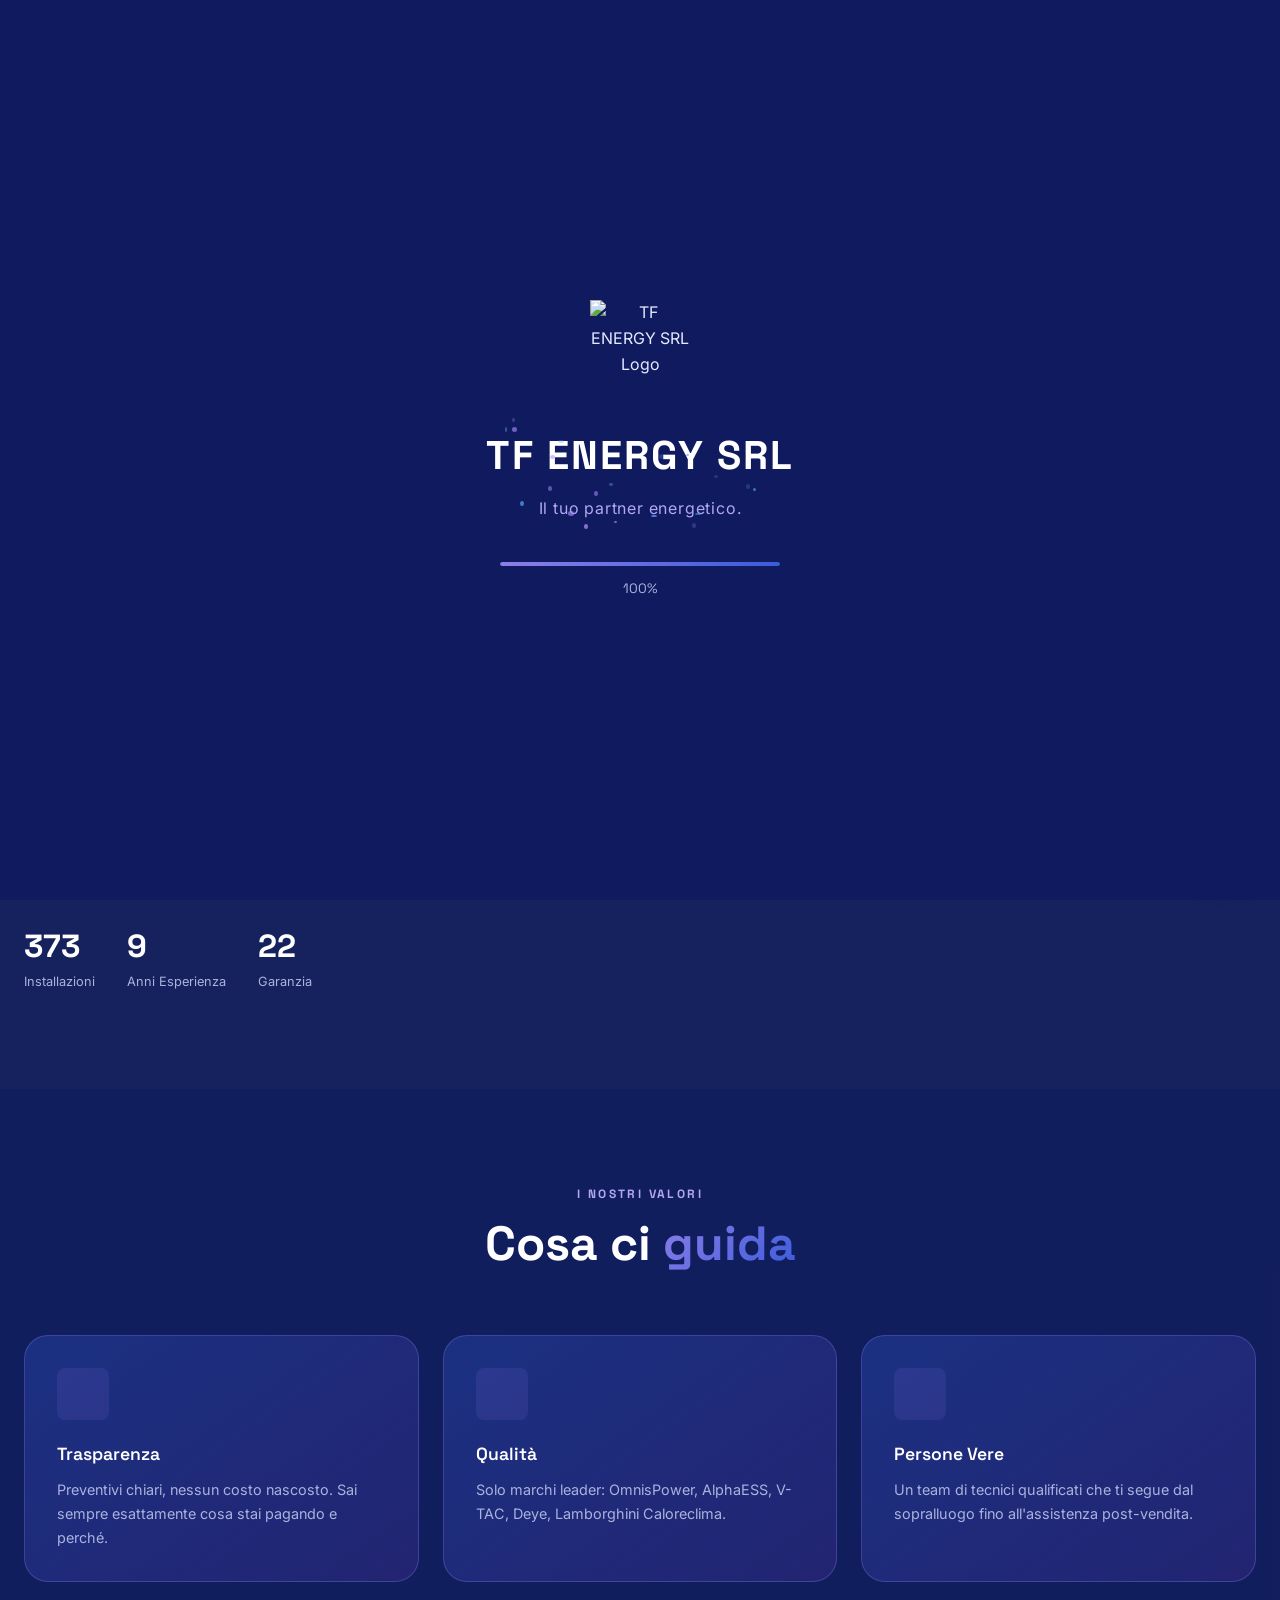
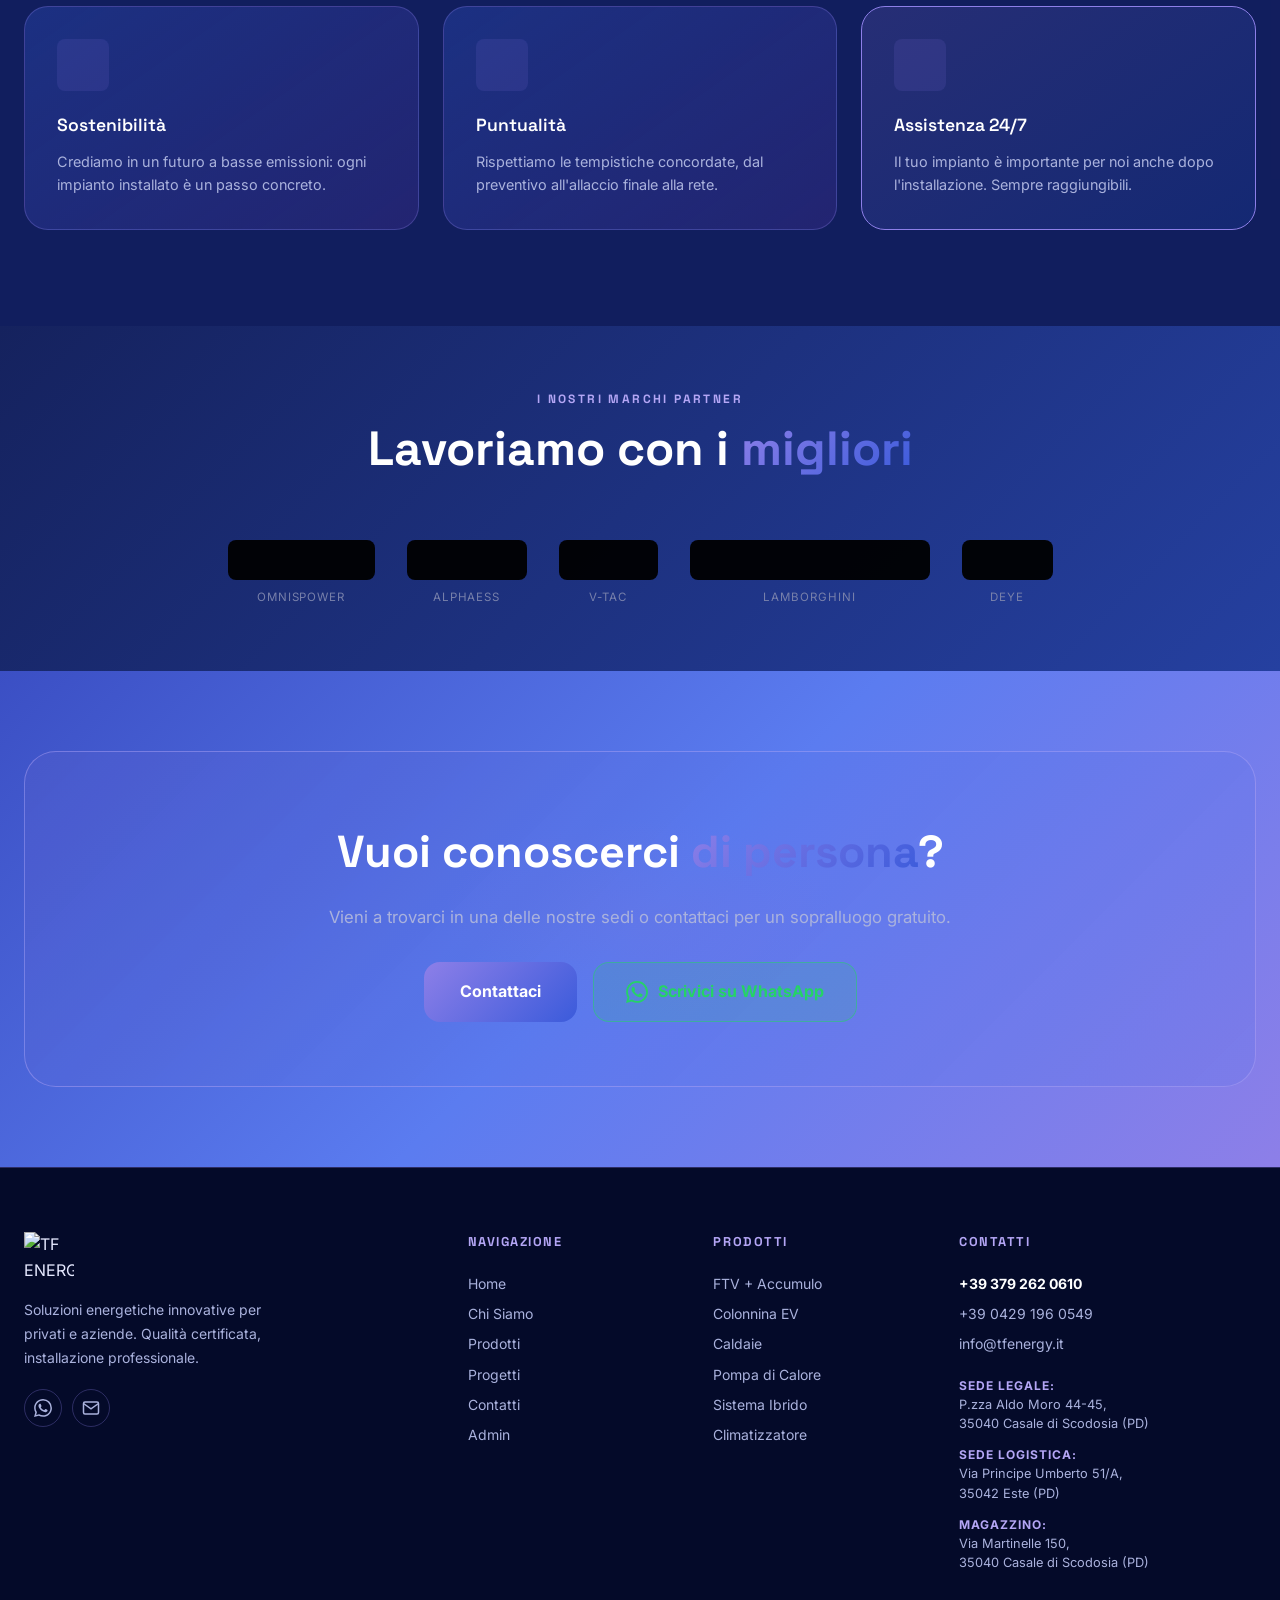
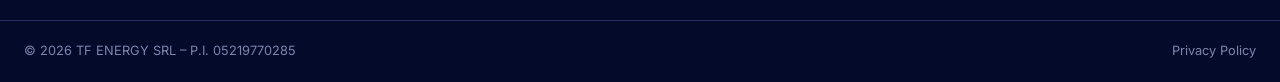
==== about.html @ 6ce2ef59 "Upload website files" ====
<!DOCTYPE html>
<html lang="it">
<head>
<meta charset="UTF-8"/>
<meta name="viewport" content="width=device-width,initial-scale=1"/>
<title>Chi Siamo – TF ENERGY SRL</title>
<meta name="description" content="TF ENERGY SRL: il tuo partner per l'energia rinnovabile in Veneto. Scopri la nostra storia, i nostri valori e il nostro team."/>
<link rel="preconnect" href="https://fonts.googleapis.com"/>
<link rel="preconnect" href="https://fonts.gstatic.com" crossorigin/>
<link href="https://fonts.googleapis.com/css2?family=Inter:wght@300;400;500;600;700;800;900&family=Space+Grotesk:wght@400;500;600;700&display=swap" rel="stylesheet"/>
<link rel="stylesheet" href="style.css"/>
<script src="https://unpkg.com/lucide@latest/dist/umd/lucide.min.js"></script>
</head>
<body>

<div id="launch-overlay">
  <div class="launch-inner">
    <div class="launch-logo-wrap"><img src="https://tfenergy.it/wp-content/uploads/2022/09/Logo_web_TF-APP-copy.png" alt="TF ENERGY SRL Logo" class="launch-logo"/></div>
    <div class="launch-brand">TF ENERGY SRL</div>
    <div class="launch-tagline" id="launch-tagline">Energia. Innovazione. Futuro.</div>
    <div class="launch-progress-bar"><div class="launch-progress-fill" id="launch-fill"></div></div>
    <div class="launch-percent" id="launch-percent">0%</div>
    <div class="launch-particles" id="launch-particles"></div>
  </div>
</div>

<header id="navbar">
  <nav class="nav-container">
    <a href="index.html" class="nav-logo">
      <img src="https://tfenergy.it/wp-content/uploads/2022/09/Logo_web_TF-APP-copy.png" alt="TF ENERGY SRL" class="nav-logo-img"/>
      <span class="nav-logo-text">TF ENERGY SRL</span>
    </a>
    <div class="nav-links" id="nav-links">
      <a href="index.html" class="nav-link" data-it="Home" data-en="Home">Home</a>
      <a href="about.html" class="nav-link active" data-it="Chi Siamo" data-en="About Us">Chi Siamo</a>
      <div class="nav-dropdown">
        <a class="nav-link dropdown-trigger" data-it="Prodotti" data-en="Products">Prodotti <span class="caret">▾</span></a>
        <div class="dropdown-menu">
          <a href="products.html#fotovoltaico" data-it="FTV + Accumulatore" data-en="Solar + Storage">FTV + Accumulatore</a>
          <a href="products.html#colonnina" data-it="Colonnina di Ricarica" data-en="EV Charger">Colonnina di Ricarica</a>
          <a href="products.html#caldaie" data-it="Caldaie Murali" data-en="Wall Boilers">Caldaie Murali</a>
          <a href="products.html#pompa" data-it="Pompa di Calore ACS" data-en="Heat Pump ACS">Pompa di Calore ACS</a>
          <a href="products.html#ibrido" data-it="Sistema Ibrido" data-en="Hybrid System">Sistema Ibrido</a>
          <a href="products.html#climatizzatore" data-it="Climatizzatore" data-en="Air Conditioning">Climatizzatore</a>
        </div>
      </div>
      <a href="projects.html" class="nav-link" data-it="Progetti" data-en="Projects">Progetti</a>
      <a href="contact.html" class="nav-link" data-it="Contatti" data-en="Contact">Contatti</a>
    </div>
    <div class="nav-actions">
      <button class="lang-toggle" id="lang-toggle"><span class="lang-it active">IT</span><span class="lang-sep">|</span><span class="lang-en">EN</span></button>
      <a href="contact.html" class="btn-cta-nav" data-it="Preventivo" data-en="Get Quote">Preventivo</a>
      <button class="hamburger" id="hamburger"><span></span><span></span><span></span></button>
    </div>
  </nav>
</header>

<section class="page-hero" style="background-image:linear-gradient(135deg,rgba(28,33,80,0.82),rgba(59,79,196,0.72)),url('assets/about-bg.png');background-size:cover;background-position:center;">
  <div class="container page-hero-content">
    <div class="hero-badge" data-it="🏆 Dal 2014 al fianco dei nostri clienti" data-en="🏆 By our customers' side since 2014">🏆 Dal 2014 al fianco dei nostri clienti</div>
    <h1 style="color:#fff" data-it="Chi è TF ENERGY SRL" data-en="Who is TF ENERGY SRL">Chi è TF ENERGY SRL</h1>
    <p style="color:#e6e9ff" data-it="Esperti di energia rinnovabile in Veneto: fotovoltaico, accumulo, climatizzazione e mobilità elettrica per privati e aziende." data-en="Renewable energy experts in Veneto: solar, storage, climate control and electric mobility for homes and businesses.">Esperti di energia rinnovabile in Veneto: fotovoltaico, accumulo, climatizzazione e mobilità elettrica per privati e aziende.</p>
  </div>
</section>

<!-- STORY -->
<section class="section">
  <div class="container">
    <div style="display:grid;grid-template-columns:1fr 1fr;gap:64px;align-items:center">
      <div class="reveal-left">
        <div class="section-eyebrow" data-it="LA NOSTRA STORIA" data-en="OUR STORY">LA NOSTRA STORIA</div>
        <h2 class="section-title" data-it="Energia pulita, <span class='accent'>passione vera</span>" data-en="Clean energy, <span class='accent'>real passion</span>">Energia pulita, <span class="accent">passione vera</span></h2>
        <p style="color:var(--text-secondary);line-height:1.8;margin-bottom:20px" data-it="TF ENERGY SRL nasce in provincia di Padova con una missione chiara: rendere l'energia rinnovabile accessibile, affidabile e su misura per ogni cliente. Dalla prima installazione fotovoltaica abbiamo costruito un'azienda fondata su trasparenza, qualità dei materiali e assistenza reale." data-en="TF ENERGY SRL was founded in the Padua area with a clear mission: make renewable energy accessible, reliable and tailored to every customer. From our first solar installation, we've built a company founded on transparency, quality materials and real support.">TF ENERGY SRL nasce in provincia di Padova con una missione chiara: rendere l'energia rinnovabile accessibile, affidabile e su misura per ogni cliente. Dalla prima installazione fotovoltaica abbiamo costruito un'azienda fondata su trasparenza, qualità dei materiali e assistenza reale.</p>
        <p style="color:var(--text-secondary);line-height:1.8;margin-bottom:32px" data-it="Oggi siamo Partner Elite Lamborghini Caloreclima e collaboriamo con i migliori marchi del settore — OmnisPower, AlphaESS, V-TAC, Deye — per offrire impianti affidabili, garantiti fino a 30 anni." data-en="Today we are Elite Partners with Lamborghini Caloreclima and work with the best brands in the industry — OmnisPower, AlphaESS, V-TAC, Deye — to deliver reliable systems, guaranteed up to 30 years.">Oggi siamo Partner Elite Lamborghini Caloreclima e collaboriamo con i migliori marchi del settore — OmnisPower, AlphaESS, V-TAC, Deye — per offrire impianti affidabili, garantiti fino a 30 anni.</p>
        <div style="display:flex;gap:32px;flex-wrap:wrap">
          <div><div style="font-family:'Space Grotesk',sans-serif;font-size:2rem;font-weight:700;color:var(--white)" data-count="500">0</div><div style="font-size:.8rem;color:var(--text-secondary)" data-it="Installazioni" data-en="Installations">Installazioni</div></div>
          <div><div style="font-family:'Space Grotesk',sans-serif;font-size:2rem;font-weight:700;color:var(--white)" data-count="12" data-suffix="+">0</div><div style="font-size:.8rem;color:var(--text-secondary)" data-it="Anni Esperienza" data-en="Years Experience">Anni Esperienza</div></div>
          <div><div style="font-family:'Space Grotesk',sans-serif;font-size:2rem;font-weight:700;color:var(--white)" data-count="30" data-suffix=" anni">0</div><div style="font-size:.8rem;color:var(--text-secondary)" data-it="Garanzia" data-en="Warranty">Garanzia</div></div>
        </div>
      </div>
      <div class="reveal-right">
        <img src="https://tfenergy.it/wp-content/uploads/2025/10/3-e1761129758546.png" alt="Impianto TF ENERGY SRL" style="border-radius:var(--radius-xl);box-shadow:var(--shadow-card);width:100%"/>
      </div>
    </div>
  </div>
</section>

<!-- VALUES -->
<section class="section why-section">
  <div class="container">
    <div class="section-header reveal-up">
      <div class="section-eyebrow" data-it="I NOSTRI VALORI" data-en="OUR VALUES">I NOSTRI VALORI</div>
      <h2 class="section-title" data-it="Cosa ci <span class='accent'>guida</span>" data-en="What <span class='accent'>guides</span> us">Cosa ci <span class="accent">guida</span></h2>
    </div>
    <div class="why-grid">
      <div class="why-card reveal-up" style="animation-delay:.1s">
        <div class="why-icon-wrap"><i data-lucide="eye" class="why-icon"></i></div>
        <h3 data-it="Trasparenza" data-en="Transparency">Trasparenza</h3>
        <p data-it="Preventivi chiari, nessun costo nascosto. Sai sempre esattamente cosa stai pagando e perché." data-en="Clear quotes, no hidden costs. You always know exactly what you're paying for and why.">Preventivi chiari, nessun costo nascosto. Sai sempre esattamente cosa stai pagando e perché.</p>
      </div>
      <div class="why-card reveal-up" style="animation-delay:.2s">
        <div class="why-icon-wrap"><i data-lucide="gem" class="why-icon"></i></div>
        <h3 data-it="Qualità" data-en="Quality">Qualità</h3>
        <p data-it="Solo marchi leader: OmnisPower, AlphaESS, V-TAC, Deye, Lamborghini Caloreclima." data-en="Only leading brands: OmnisPower, AlphaESS, V-TAC, Deye, Lamborghini Caloreclima.">Solo marchi leader: OmnisPower, AlphaESS, V-TAC, Deye, Lamborghini Caloreclima.</p>
      </div>
      <div class="why-card reveal-up" style="animation-delay:.3s">
        <div class="why-icon-wrap"><i data-lucide="users" class="why-icon"></i></div>
        <h3 data-it="Persone Vere" data-en="Real People">Persone Vere</h3>
        <p data-it="Un team di tecnici qualificati che ti segue dal sopralluogo fino all'assistenza post-vendita." data-en="A team of qualified technicians who follow you from the site survey to after-sales support.">Un team di tecnici qualificati che ti segue dal sopralluogo fino all'assistenza post-vendita.</p>
      </div>
      <div class="why-card reveal-up" style="animation-delay:.4s">
        <div class="why-icon-wrap"><i data-lucide="leaf" class="why-icon"></i></div>
        <h3 data-it="Sostenibilità" data-en="Sustainability">Sostenibilità</h3>
        <p data-it="Crediamo in un futuro a basse emissioni: ogni impianto installato è un passo concreto." data-en="We believe in a low-emission future: every system installed is a concrete step forward.">Crediamo in un futuro a basse emissioni: ogni impianto installato è un passo concreto.</p>
      </div>
      <div class="why-card reveal-up" style="animation-delay:.5s">
        <div class="why-icon-wrap"><i data-lucide="clock" class="why-icon"></i></div>
        <h3 data-it="Puntualità" data-en="Punctuality">Puntualità</h3>
        <p data-it="Rispettiamo le tempistiche concordate, dal preventivo all'allaccio finale alla rete." data-en="We respect agreed timelines, from quote to final grid connection.">Rispettiamo le tempistiche concordate, dal preventivo all'allaccio finale alla rete.</p>
      </div>
      <div class="why-card why-card-highlight reveal-up" style="animation-delay:.6s">
        <div class="why-icon-wrap"><i data-lucide="heart-handshake" class="why-icon"></i></div>
        <h3 data-it="Assistenza 24/7" data-en="24/7 Support">Assistenza 24/7</h3>
        <p data-it="Il tuo impianto è importante per noi anche dopo l'installazione. Sempre raggiungibili." data-en="Your system matters to us even after installation. Always reachable.">Il tuo impianto è importante per noi anche dopo l'installazione. Sempre raggiungibili.</p>
      </div>
    </div>
  </div>
</section>

<!-- PARTNER BRANDS -->
<section class="section dealers-section">
  <div class="container">
    <div class="section-header reveal-up">
      <div class="section-eyebrow" data-it="I NOSTRI MARCHI PARTNER" data-en="OUR PARTNER BRANDS">I NOSTRI MARCHI PARTNER</div>
      <h2 class="section-title" data-it="Lavoriamo con i <span class='accent'>migliori</span>" data-en="We work with the <span class='accent'>best</span>">Lavoriamo con i <span class="accent">migliori</span></h2>
    </div>
    <div class="dealers-logos reveal-up">
      <div class="dealer-logo-item"><img src="https://tfenergy.it/wp-content/uploads/2020/01/OMNISPOWER-1-e1696943677221.png" alt="OmnisPower"/><span>OmnisPower</span></div>
      <div class="dealer-logo-item"><img src="https://tfenergy.it/wp-content/uploads/2020/01/Progetto-senza-titolo-1.png" alt="Alphaess"/><span>AlphaESS</span></div>
      <div class="dealer-logo-item"><img src="https://tfenergy.it/wp-content/uploads/2020/01/V-TAC-e1695638323645.png" alt="V-TAC"/><span>V-TAC</span></div>
      <div class="dealer-logo-item"><img src="https://tfenergy.it/wp-content/uploads/2020/01/Progetto-senza-titolo-2.png" alt="Lamborghini Caloreclima"/><span>Lamborghini</span></div>
      <div class="dealer-logo-item"><img src="https://tfenergy.it/wp-content/uploads/2020/01/DEYE-e1695637867577.png" alt="Deye"/><span>Deye</span></div>
    </div>
  </div>
</section>

<!-- CTA -->
<section class="section cta-section">
  <div class="container">
    <div class="cta-box reveal-up">
      <div class="cta-glow"></div>
      <div class="cta-content">
        <h2 data-it="Vuoi conoscerci <span class='accent'>di persona</span>?" data-en="Want to meet us <span class='accent'>in person</span>?">Vuoi conoscerci <span class="accent">di persona</span>?</h2>
        <p data-it="Vieni a trovarci in una delle nostre sedi o contattaci per un sopralluogo gratuito." data-en="Visit us at one of our locations or contact us for a free site survey.">Vieni a trovarci in una delle nostre sedi o contattaci per un sopralluogo gratuito.</p>
        <div class="cta-buttons">
          <a href="contact.html" class="btn-primary-lg" data-it="Contattaci" data-en="Contact Us">Contattaci</a>
          <a href="https://wa.me/393792620610" target="_blank" class="btn-whatsapp-lg">
            <svg width="22" height="22" viewBox="0 0 24 24" fill="currentColor"><path d="M17.472 14.382c-.297-.149-1.758-.867-2.03-.967-.273-.099-.471-.148-.67.15-.197.297-.767.966-.94 1.164-.173.199-.347.223-.644.075-.297-.15-1.255-.463-2.39-1.475-.883-.788-1.48-1.761-1.653-2.059-.173-.297-.018-.458.13-.606.134-.133.298-.347.446-.52.149-.174.198-.298.298-.497.099-.198.05-.371-.025-.52-.075-.149-.669-1.612-.916-2.207-.242-.579-.487-.5-.669-.51-.173-.008-.371-.01-.57-.01-.198 0-.52.074-.792.372-.272.297-1.04 1.016-1.04 2.479 0 1.462 1.065 2.875 1.213 3.074.149.198 2.096 3.2 5.077 4.487.709.306 1.262.489 1.694.625.712.227 1.36.195 1.871.118.571-.085 1.758-.719 2.006-1.413.248-.694.248-1.289.173-1.413-.074-.124-.272-.198-.57-.347m-5.421 7.403h-.004a9.87 9.87 0 01-5.031-1.378l-.361-.214-3.741.982.998-3.648-.235-.374a9.86 9.86 0 01-1.51-5.26c.001-5.45 4.436-9.884 9.888-9.884 2.64 0 5.122 1.03 6.988 2.898a9.825 9.825 0 012.893 6.994c-.003 5.45-4.437 9.884-9.885 9.884m8.413-18.297A11.815 11.815 0 0012.05 0C5.495 0 .16 5.335.157 11.892c0 2.096.547 4.142 1.588 5.945L.057 24l6.305-1.654a11.882 11.882 0 005.683 1.448h.005c6.554 0 11.89-5.335 11.893-11.893a11.821 11.821 0 00-3.48-8.413z"/></svg>
            <span data-it="Scrivici su WhatsApp" data-en="Chat on WhatsApp">Scrivici su WhatsApp</span>
          </a>
        </div>
      </div>
    </div>
  </div>
</section>

<footer class="site-footer">
  <div class="footer-top">
    <div class="container footer-grid">
      <div class="footer-brand">
        <img src="https://tfenergy.it/wp-content/uploads/2022/09/Logo_web_TF-APP-copy.png" alt="TF ENERGY SRL" class="footer-logo"/>
        <p data-it="Soluzioni energetiche innovative per privati e aziende. Qualità certificata, installazione professionale." data-en="Innovative energy solutions for homes and businesses. Certified quality, professional installation.">Soluzioni energetiche innovative per privati e aziende. Qualità certificata, installazione professionale.</p>
        <div class="footer-social">
          <a href="https://wa.me/393792620610" target="_blank" class="social-icon"><svg width="18" height="18" viewBox="0 0 24 24" fill="currentColor"><path d="M17.472 14.382c-.297-.149-1.758-.867-2.03-.967-.273-.099-.471-.148-.67.15-.197.297-.767.966-.94 1.164-.173.199-.347.223-.644.075-.297-.15-1.255-.463-2.39-1.475-.883-.788-1.48-1.761-1.653-2.059-.173-.297-.018-.458.13-.606.134-.133.298-.347.446-.52.149-.174.198-.298.298-.497.099-.198.05-.371-.025-.52-.075-.149-.669-1.612-.916-2.207-.242-.579-.487-.5-.669-.51-.173-.008-.371-.01-.57-.01-.198 0-.52.074-.792.372-.272.297-1.04 1.016-1.04 2.479 0 1.462 1.065 2.875 1.213 3.074.149.198 2.096 3.2 5.077 4.487.709.306 1.262.489 1.694.625.712.227 1.36.195 1.871.118.571-.085 1.758-.719 2.006-1.413.248-.694.248-1.289.173-1.413-.074-.124-.272-.198-.57-.347m-5.421 7.403h-.004a9.87 9.87 0 01-5.031-1.378l-.361-.214-3.741.982.998-3.648-.235-.374a9.86 9.86 0 01-1.51-5.26c.001-5.45 4.436-9.884 9.888-9.884 2.64 0 5.122 1.03 6.988 2.898a9.825 9.825 0 012.893 6.994c-.003 5.45-4.437 9.884-9.885 9.884m8.413-18.297A11.815 11.815 0 0012.05 0C5.495 0 .16 5.335.157 11.892c0 2.096.547 4.142 1.588 5.945L.057 24l6.305-1.654a11.882 11.882 0 005.683 1.448h.005c6.554 0 11.89-5.335 11.893-11.893a11.821 11.821 0 00-3.48-8.413z"/></svg></a>
          <a href="mailto:info@tfenergy.it" class="social-icon"><svg width="18" height="18" viewBox="0 0 24 24" fill="none" stroke="currentColor" stroke-width="2"><path d="M4 4h16c1.1 0 2 .9 2 2v12c0 1.1-.9 2-2 2H4c-1.1 0-2-.9-2-2V6c0-1.1.9-2 2-2z"/><polyline points="22,6 12,13 2,6"/></svg></a>
        </div>
      </div>
      <div class="footer-nav-col">
        <h4 data-it="Navigazione" data-en="Navigation">Navigazione</h4>
        <a href="index.html" data-it="Home" data-en="Home">Home</a>
        <a href="about.html" data-it="Chi Siamo" data-en="About Us">Chi Siamo</a>
        <a href="products.html" data-it="Prodotti" data-en="Products">Prodotti</a>
        <a href="projects.html" data-it="Progetti" data-en="Projects">Progetti</a>
        <a href="contact.html" data-it="Contatti" data-en="Contacts">Contatti</a>
        <a href="admin.html" data-it="Admin" data-en="Admin">Admin</a>
      </div>
      <div class="footer-nav-col">
        <h4 data-it="Prodotti" data-en="Products">Prodotti</h4>
        <a href="products.html#fotovoltaico" data-it="FTV + Accumulo" data-en="Solar + Storage">FTV + Accumulo</a>
        <a href="products.html#colonnina" data-it="Colonnina EV" data-en="EV Charger">Colonnina EV</a>
        <a href="products.html#caldaie" data-it="Caldaie" data-en="Boilers">Caldaie</a>
        <a href="products.html#pompa" data-it="Pompa di Calore" data-en="Heat Pump">Pompa di Calore</a>
        <a href="products.html#ibrido" data-it="Sistema Ibrido" data-en="Hybrid System">Sistema Ibrido</a>
        <a href="products.html#climatizzatore" data-it="Climatizzatore" data-en="A/C">Climatizzatore</a>
      </div>
      <div class="footer-contact-col">
        <h4 data-it="Contatti" data-en="Contact">Contatti</h4>
        <a href="tel:+393792620610"><strong>+39 379 262 0610</strong></a>
        <a href="tel:+3904291960549">+39 0429 196 0549</a>
        <a href="mailto:info@tfenergy.it">info@tfenergy.it</a>
        <div class="footer-addresses">
          <p><strong data-it="Sede Legale:" data-en="Legal HQ:">Sede Legale:</strong><br/>P.zza Aldo Moro 44-45,<br/>35040 Casale di Scodosia (PD)</p>
          <p><strong data-it="Sede Logistica:" data-en="Logistics:">Sede Logistica:</strong><br/>Via Principe Umberto 51/A,<br/>35042 Este (PD)</p>
          <p><strong data-it="Magazzino:" data-en="Warehouse:">Magazzino:</strong><br/>Via Martinelle 150,<br/>35040 Casale di Scodosia (PD)</p>
        </div>
      </div>
    </div>
  </div>
  <div class="footer-bottom">
    <div class="container footer-bottom-inner">
      <span>© 2026 TF ENERGY SRL – P.I. 05219770285</span>
      <a href="https://www.iubenda.com/privacy-policy/19641559" target="_blank" data-it="Privacy Policy" data-en="Privacy Policy">Privacy Policy</a>
    </div>
  </div>
</footer>

<a href="https://wa.me/393792620610" target="_blank" class="whatsapp-float">
  <svg width="28" height="28" viewBox="0 0 24 24" fill="currentColor"><path d="M17.472 14.382c-.297-.149-1.758-.867-2.03-.967-.273-.099-.471-.148-.67.15-.197.297-.767.966-.94 1.164-.173.199-.347.223-.644.075-.297-.15-1.255-.463-2.39-1.475-.883-.788-1.48-1.761-1.653-2.059-.173-.297-.018-.458.13-.606.134-.133.298-.347.446-.52.149-.174.198-.298.298-.497.099-.198.05-.371-.025-.52-.075-.149-.669-1.612-.916-2.207-.242-.579-.487-.5-.669-.51-.173-.008-.371-.01-.57-.01-.198 0-.52.074-.792.372-.272.297-1.04 1.016-1.04 2.479 0 1.462 1.065 2.875 1.213 3.074.149.198 2.096 3.2 5.077 4.487.709.306 1.262.489 1.694.625.712.227 1.36.195 1.871.118.571-.085 1.758-.719 2.006-1.413.248-.694.248-1.289.173-1.413-.074-.124-.272-.198-.57-.347m-5.421 7.403h-.004a9.87 9.87 0 01-5.031-1.378l-.361-.214-3.741.982.998-3.648-.235-.374a9.86 9.86 0 01-1.51-5.26c.001-5.45 4.436-9.884 9.888-9.884 2.64 0 5.122 1.03 6.988 2.898a9.825 9.825 0 012.893 6.994c-.003 5.45-4.437 9.884-9.885 9.884m8.413-18.297A11.815 11.815 0 0012.05 0C5.495 0 .16 5.335.157 11.892c0 2.096.547 4.142 1.588 5.945L.057 24l6.305-1.654a11.882 11.882 0 005.683 1.448h.005c6.554 0 11.89-5.335 11.893-11.893a11.821 11.821 0 00-3.48-8.413z"/></svg>
</a>

<script src="main.js"></script>
</body>
</html>
---- style.css ----
/* ═══════════════════════════════════════════════════
   TF ENERGY – MAIN STYLESHEET
   Royal Blue + Lavender theme
═══════════════════════════════════════════════════ */

:root {
  --royal-blue: #2540a0;
  --royal-blue-dark: #15225e;
  --royal-blue-light: #3b5bdb;
  --royal-blue-mid: #1e3a8a;
  --lavender: #8d7fe8;
  --lavender-light: #b4a6f5;
  --lavender-soft: #d8d0fb;
  --accent-yellow: #fbbf24;
  --accent-green: #22c55e;
  --accent-cyan: #60a5fa;
  --white: #ffffff;
  --off-white: #eef0fc;
  --text-primary: #e6e9ff;
  --text-secondary: #aab2dd;
  --text-muted: #7d85ad;
  --surface-1: rgba(37,64,160,0.55);
  --surface-2: rgba(141,127,232,0.18);
  --surface-3: rgba(91,124,240,0.22);
  --border-color: rgba(141,127,232,0.3);
  --border-glow: rgba(180,166,245,0.45);
  --gradient-hero: linear-gradient(135deg, #15225e 0%, #2540a0 45%, #3d2f8f 100%);
  --gradient-card: linear-gradient(145deg, rgba(37,64,160,0.55), rgba(61,47,143,0.4));
  --gradient-accent: linear-gradient(135deg, #8d7fe8, #3b5bdb);
  --shadow-card: 0 8px 32px rgba(8,12,40,0.35), 0 2px 8px rgba(37,64,160,0.25);
  --shadow-glow: 0 0 40px rgba(141,127,232,0.3);
  --ink: #ffffff;
  --radius-sm: 8px;
  --radius-md: 16px;
  --radius-lg: 24px;
  --radius-xl: 32px;
  --transition: all 0.3s cubic-bezier(0.4,0,0.2,1);
  --nav-height: 72px;
}

/* ─── RESET ─── */
*,*::before,*::after{box-sizing:border-box;margin:0;padding:0}
html{scroll-behavior:smooth;font-size:16px}
body{font-family:'Inter',system-ui,sans-serif;background:var(--royal-blue-dark);color:var(--text-primary);line-height:1.6;overflow-x:hidden}
img{max-width:100%;display:block}
a{color:inherit;text-decoration:none}
button{cursor:pointer;border:none;background:none;font-family:inherit}

/* ─── SCROLLBAR ─── */
::-webkit-scrollbar{width:6px}
::-webkit-scrollbar-track{background:var(--royal-blue-dark)}
::-webkit-scrollbar-thumb{background:var(--lavender);border-radius:3px}

/* ─── CONTAINER ─── */
.container{width:100%;max-width:1280px;margin:0 auto;padding:0 24px}

/* ─── SECTION ─── */
.section{padding:96px 0}
.section-header{text-align:center;margin-bottom:64px}
.section-eyebrow{font-family:'Space Grotesk',sans-serif;font-size:0.75rem;font-weight:700;letter-spacing:0.2em;color:var(--lavender-light);text-transform:uppercase;margin-bottom:12px}
.section-title{font-family:'Space Grotesk',sans-serif;font-size:clamp(2rem,4vw,3rem);font-weight:700;line-height:1.15;color:var(--ink);margin-bottom:16px}
.section-sub{font-size:1.05rem;color:var(--text-secondary);max-width:600px;margin:0 auto}
.accent{background:var(--gradient-accent);-webkit-background-clip:text;-webkit-text-fill-color:transparent;background-clip:text}
.section-cta{text-align:center;margin-top:48px}

/* ═══════════════════════════════
   LAUNCH OVERLAY
═══════════════════════════════ */
#launch-overlay{position:fixed;inset:0;z-index:9999;background:#0f1b5e;display:flex;align-items:center;justify-content:center;transition:opacity 0.8s ease,visibility 0.8s;overflow:hidden}
#launch-overlay.hidden{opacity:0;visibility:hidden;pointer-events:none}
.launch-video-bg{position:absolute;inset:0;width:100%;height:100%;object-fit:cover;opacity:0.55}
.launch-video-bg + .launch-inner,.launch-inner{position:relative;z-index:2}
#launch-overlay::before{content:'';position:absolute;inset:0;background:linear-gradient(180deg,rgba(15,27,94,0.55),rgba(15,27,94,0.85));z-index:1}
.launch-sound-btn{position:absolute;bottom:28px;right:28px;z-index:3;background:rgba(255,255,255,0.12);border:1px solid rgba(255,255,255,0.3);color:#fff;border-radius:100px;padding:8px 16px;font-size:0.8rem;font-weight:600;cursor:pointer}
.launch-inner{text-align:center;position:relative}
.launch-logo-wrap{width:100px;height:100px;margin:0 auto 24px;position:relative}
.launch-logo{width:100%;height:100%;object-fit:contain;animation:logoPulse 2s ease-in-out infinite}
.launch-brand{font-family:'Space Grotesk',sans-serif;font-size:2.5rem;font-weight:700;color:var(--white);letter-spacing:0.05em;margin-bottom:8px}
.launch-tagline{font-size:1rem;color:var(--lavender-light);margin-bottom:40px;min-height:1.5em;letter-spacing:0.05em}
.launch-progress-bar{width:280px;height:4px;background:rgba(255,255,255,0.1);border-radius:2px;margin:0 auto 12px;overflow:hidden}
.launch-progress-fill{height:100%;background:var(--gradient-accent);border-radius:2px;width:0;transition:width 0.05s linear}
.launch-percent{font-size:0.85rem;color:var(--text-secondary);font-family:'Space Grotesk',sans-serif}
.launch-particles{position:absolute;inset:0;pointer-events:none}
.lp{position:absolute;width:4px;height:4px;border-radius:50%;background:var(--lavender-light);animation:particleFloat linear infinite}
@keyframes logoPulse{0%,100%{transform:scale(1);filter:drop-shadow(0 0 20px rgba(124,111,212,0.5))}50%{transform:scale(1.05);filter:drop-shadow(0 0 40px rgba(124,111,212,0.9))}}
@keyframes particleFloat{0%{transform:translateY(0) translateX(0);opacity:1}100%{transform:translateY(-200px) translateX(var(--dx));opacity:0}}

/* ═══════════════════════════════
   NAVBAR
═══════════════════════════════ */
#navbar{position:fixed;top:0;left:0;right:0;z-index:1000;height:var(--nav-height);background:rgba(15,27,94,0.85);backdrop-filter:blur(20px);-webkit-backdrop-filter:blur(20px);border-bottom:1px solid var(--border-color);transition:var(--transition)}
#navbar.scrolled{background:rgba(10,18,70,0.95);box-shadow:0 4px 32px rgba(0,0,0,0.4)}
.nav-container{max-width:1280px;margin:0 auto;padding:0 24px;height:100%;display:flex;align-items:center;gap:24px}
.nav-logo{display:flex;align-items:center;gap:10px;flex-shrink:0}
.nav-logo-img{width:36px;height:36px;object-fit:contain}
.nav-logo-text{font-family:'Space Grotesk',sans-serif;font-size:1.1rem;font-weight:700;color:var(--white)}
.nav-links{display:flex;align-items:center;gap:4px;margin-left:auto}
.nav-link{padding:8px 14px;border-radius:var(--radius-sm);font-size:0.9rem;font-weight:500;color:var(--text-secondary);transition:var(--transition);cursor:pointer;white-space:nowrap}
.nav-link:hover,.nav-link.active{color:var(--white);background:rgba(124,111,212,0.15)}
.nav-dropdown{position:relative}
.dropdown-menu{position:absolute;top:calc(100% + 8px);left:50%;transform:translateX(-50%);background:rgba(15,27,94,0.98);backdrop-filter:blur(20px);border:1px solid var(--border-color);border-radius:var(--radius-md);padding:8px;min-width:220px;opacity:0;visibility:hidden;pointer-events:none;transition:var(--transition);box-shadow:var(--shadow-card)}
.dropdown-menu a{display:block;padding:10px 14px;border-radius:var(--radius-sm);font-size:0.875rem;color:var(--text-secondary);transition:var(--transition)}
.dropdown-menu a:hover{color:var(--white);background:var(--surface-3)}
.nav-dropdown:hover .dropdown-menu{opacity:1;visibility:visible;pointer-events:all}
.caret{font-size:0.7rem;margin-left:2px}
.nav-actions{display:flex;align-items:center;gap:12px;margin-left:16px}
.lang-toggle{display:flex;align-items:center;gap:4px;font-size:0.8rem;font-weight:600;color:var(--text-secondary);padding:6px 10px;border-radius:var(--radius-sm);border:1px solid var(--border-color);transition:var(--transition)}
.lang-toggle:hover{border-color:var(--lavender);color:var(--white)}
.lang-it,.lang-en{cursor:pointer;transition:var(--transition)}
.lang-it.active,.lang-en.active{color:var(--lavender-light)}
.lang-sep{opacity:0.4}
.btn-cta-nav{padding:9px 20px;background:var(--gradient-accent);color:var(--white);border-radius:var(--radius-sm);font-size:0.875rem;font-weight:600;transition:var(--transition);white-space:nowrap}
.btn-cta-nav:hover{transform:translateY(-1px);box-shadow:0 4px 20px rgba(124,111,212,0.4)}
.hamburger{display:none;flex-direction:column;gap:5px;padding:8px}
.hamburger span{display:block;width:22px;height:2px;background:var(--white);border-radius:1px;transition:var(--transition)}
.hamburger.active span:nth-child(1){transform:rotate(45deg) translate(5px,5px)}
.hamburger.active span:nth-child(2){opacity:0}
.hamburger.active span:nth-child(3){transform:rotate(-45deg) translate(5px,-5px)}

/* ═══════════════════════════════
   HERO
═══════════════════════════════ */
.hero{min-height:100vh;padding-top:var(--nav-height);display:flex;align-items:center;position:relative;overflow:hidden;background:var(--gradient-hero)}
.hero-video-bg{position:absolute;inset:0;width:100%;height:100%;object-fit:cover;z-index:0}
.hero-video-overlay{position:absolute;inset:0;background:linear-gradient(115deg,rgba(15,27,94,0.92) 0%,rgba(21,34,94,0.78) 45%,rgba(37,47,143,0.55) 100%);z-index:1}
.hero-sound-btn{position:absolute;bottom:24px;right:24px;z-index:3;background:rgba(255,255,255,0.12);border:1px solid rgba(255,255,255,0.3);color:#fff;border-radius:100px;padding:8px 16px;font-size:0.8rem;font-weight:600;cursor:pointer}
.hero-bg-anim{position:absolute;inset:0;background:radial-gradient(ellipse 80% 80% at 70% 50%,rgba(124,111,212,0.12),transparent),radial-gradient(ellipse 40% 60% at 20% 80%,rgba(37,99,235,0.15),transparent);pointer-events:none;z-index:1}
.hero-particles{position:absolute;inset:0;pointer-events:none;overflow:hidden;z-index:1}
.hero-grid{max-width:1280px;margin:0 auto;padding:80px 24px;width:100%;display:grid;grid-template-columns:1fr 1fr;gap:64px;align-items:center;position:relative;z-index:2}
.hero-badge{display:inline-flex;align-items:center;gap:8px;background:rgba(124,111,212,0.15);border:1px solid var(--border-glow);border-radius:100px;padding:8px 16px;font-size:0.8rem;font-weight:600;color:var(--lavender-light);margin-bottom:24px;letter-spacing:0.02em}
.hero-title{font-family:'Space Grotesk',sans-serif;font-size:clamp(2.2rem,5vw,3.8rem);font-weight:700;line-height:1.1;margin-bottom:20px}
.hero-title-line{display:block;color:var(--white)}
.hero-title-accent{display:block;background:var(--gradient-accent);-webkit-background-clip:text;-webkit-text-fill-color:transparent;background-clip:text}
.hero-desc{font-size:1.05rem;color:var(--text-secondary);margin-bottom:32px;max-width:480px;line-height:1.7}
.hero-price-card{background:rgba(26,45,138,0.7);border:1px solid var(--border-glow);border-radius:var(--radius-lg);padding:20px 24px;margin-bottom:32px;backdrop-filter:blur(10px);position:relative;overflow:hidden;max-width:380px}
.hero-price-card::before{content:'';position:absolute;inset:0;background:linear-gradient(135deg,rgba(124,111,212,0.08),transparent);pointer-events:none}
.price-badge{position:absolute;top:12px;right:12px;background:var(--accent-green);color:#fff;font-size:0.65rem;font-weight:700;padding:3px 8px;border-radius:100px;letter-spacing:0.1em}
.price-main{font-family:'Space Grotesk',sans-serif;font-size:2.5rem;font-weight:700;color:var(--white)}
.price-main span{font-size:1.2rem;color:var(--text-secondary);font-weight:400}
.price-sub{font-size:0.8rem;color:var(--text-secondary);margin:4px 0 12px}
.price-features{display:flex;gap:12px;flex-wrap:wrap}
.price-features span{background:rgba(37,99,235,0.25);border:1px solid rgba(37,99,235,0.4);border-radius:100px;padding:4px 12px;font-size:0.78rem;font-weight:500}
.hero-buttons{display:flex;flex-wrap:wrap;gap:12px}
.btn-primary{display:inline-flex;align-items:center;gap:8px;padding:14px 28px;background:var(--gradient-accent);color:var(--white);border-radius:var(--radius-md);font-size:0.95rem;font-weight:600;transition:var(--transition);letter-spacing:0.01em}
.btn-primary:hover{transform:translateY(-2px);box-shadow:0 8px 30px rgba(124,111,212,0.5)}
.btn-whatsapp{display:inline-flex;align-items:center;gap:8px;padding:14px 24px;background:rgba(37,211,102,0.15);border:1px solid rgba(37,211,102,0.4);color:#25d366;border-radius:var(--radius-md);font-size:0.95rem;font-weight:600;transition:var(--transition)}
.btn-whatsapp:hover{background:rgba(37,211,102,0.25);transform:translateY(-2px)}

/* Smart House Visual */
.smart-house-container{position:relative;display:flex;align-items:center;justify-content:center;min-height:420px;width:100%}
.smart-house-anim{position:relative;width:100%;max-width:520px}
.house-svg{width:100%;height:auto;filter:drop-shadow(0 20px 60px rgba(37,99,235,0.3))}
.sun-pulse{animation:sunPulse 3s ease-in-out infinite}
.sun-rays{animation:sunRotate 20s linear infinite;transform-origin:420px 70px}
.panel-glow{animation:panelGlow 2s ease-in-out infinite}
.win-glow{animation:winGlow 3s ease-in-out infinite}
.energy-flow{animation:dash 2s linear infinite}
.ev-charge{animation:dash 1s linear infinite}
.bat-fill{animation:batFill 3s ease-in-out infinite}
.wifi-signal{animation:wifiPulse 2s ease-in-out infinite}
@keyframes sunPulse{0%,100%{r:22}50%{r:24}}
@keyframes sunRotate{0%{transform:rotate(0deg)}100%{transform:rotate(360deg)}}
@keyframes panelGlow{0%,100%{opacity:0.05}50%{opacity:0.2}}
@keyframes winGlow{0%,100%{opacity:0.1}50%{opacity:0.3}}
@keyframes dash{to{stroke-dashoffset:-20}}
@keyframes batFill{0%,100%{height:15}50%{height:17}}
@keyframes wifiPulse{0%,100%{opacity:0.5}50%{opacity:1}}

/* Stat Floats */
.stat-float{position:absolute;display:flex;align-items:center;gap:10px;background:rgba(15,27,94,0.9);border:1px solid var(--border-glow);border-radius:var(--radius-md);padding:12px 16px;backdrop-filter:blur(10px);box-shadow:var(--shadow-card)}
.stat-float-1{top:10%;right:-5%}
.stat-float-2{bottom:25%;right:-8%}
.stat-float-3{bottom:5%;left:5%}
.sf-icon{font-size:1.5rem}
.sf-val{font-family:'Space Grotesk',sans-serif;font-size:1.4rem;font-weight:700;color:var(--ink)}
.sf-label{font-size:0.72rem;color:var(--text-secondary);text-transform:uppercase;letter-spacing:0.1em}

/* Scroll hint */
.scroll-hint{position:absolute;bottom:32px;left:50%;transform:translateX(-50%);display:flex;flex-direction:column;align-items:center;gap:8px;color:var(--text-secondary);font-size:0.75rem;animation:bounce 2s ease-in-out infinite}
.scroll-dot{width:6px;height:6px;background:var(--lavender);border-radius:50%}
@keyframes bounce{0%,100%{transform:translateX(-50%) translateY(0)}50%{transform:translateX(-50%) translateY(8px)}}

/* ═══════════════════════════════
   REVEAL ANIMATIONS
═══════════════════════════════ */
.reveal-up{opacity:0;transform:translateY(40px);transition:opacity 0.7s ease,transform 0.7s ease}
.reveal-left{opacity:0;transform:translateX(-50px);transition:opacity 0.8s ease,transform 0.8s ease}
.reveal-right{opacity:0;transform:translateX(50px);transition:opacity 0.8s ease,transform 0.8s ease}
.reveal-up.visible,.reveal-left.visible,.reveal-right.visible{opacity:1;transform:none}

/* ═══════════════════════════════
   WHY SECTION
═══════════════════════════════ */
.why-section{background:rgba(15,27,94,0.5)}
.why-grid{display:grid;grid-template-columns:repeat(3,1fr);gap:24px}
.why-card{background:var(--gradient-card);border:1px solid var(--border-color);border-radius:var(--radius-lg);padding:32px;transition:var(--transition);position:relative;overflow:hidden}
.why-card::before{content:'';position:absolute;top:0;left:0;right:0;height:2px;background:var(--gradient-accent);transform:scaleX(0);transition:var(--transition)}
.why-card:hover{border-color:var(--border-glow);transform:translateY(-4px);box-shadow:var(--shadow-card)}
.why-card:hover::before{transform:scaleX(1)}
.why-card-highlight{background:linear-gradient(145deg,rgba(124,111,212,0.2),rgba(37,99,235,0.15));border-color:var(--lavender)}
.why-icon-wrap{width:52px;height:52px;background:rgba(124,111,212,0.15);border-radius:var(--radius-sm);display:flex;align-items:center;justify-content:center;margin-bottom:20px}
.why-icon{width:26px;height:26px;color:var(--lavender-light)}
.why-card h3{font-family:'Space Grotesk',sans-serif;font-size:1.1rem;font-weight:600;color:var(--ink);margin-bottom:10px}
.why-card p{font-size:0.9rem;color:var(--text-secondary);line-height:1.65}

/* ═══════════════════════════════
   PRODUCTS PREVIEW
═══════════════════════════════ */
.products-preview{background:var(--royal-blue-dark)}
.products-grid{display:grid;grid-template-columns:repeat(3,1fr);gap:24px}
.prod-card{background:var(--gradient-card);border:1px solid var(--border-color);border-radius:var(--radius-lg);overflow:hidden;transition:var(--transition);display:flex;flex-direction:column}
.prod-card:hover{border-color:var(--border-glow);transform:translateY(-6px);box-shadow:var(--shadow-glow),var(--shadow-card)}
.prod-img-wrap{background:rgba(30,58,138,0.4);aspect-ratio:1;display:flex;align-items:center;justify-content:center;padding:24px;overflow:hidden}
.prod-img-wrap img{width:100%;height:100%;object-fit:contain;transition:transform 0.4s ease}
.prod-card:hover .prod-img-wrap img{transform:scale(1.05)}
.prod-body{padding:20px;flex:1;display:flex;flex-direction:column}
.prod-body h3{font-family:'Space Grotesk',sans-serif;font-size:1rem;font-weight:600;color:var(--ink);margin-bottom:8px}
.prod-body p{font-size:0.85rem;color:var(--text-secondary);line-height:1.6;flex:1;margin-bottom:12px}
.prod-price{font-family:'Space Grotesk',sans-serif;font-size:0.9rem;font-weight:600;color:var(--lavender-light);margin-bottom:8px}
.prod-link{font-size:0.85rem;font-weight:600;color:var(--accent-cyan);transition:var(--transition)}
.prod-card:hover .prod-link{color:var(--white)}

/* ═══════════════════════════════
   PARTNER SECTION
═══════════════════════════════ */
.partner-section{background:linear-gradient(135deg,rgba(26,45,138,0.8),rgba(45,26,110,0.8))}
.partner-banner{display:grid;grid-template-columns:1fr auto;gap:48px;align-items:center;background:rgba(15,27,94,0.6);border:1px solid var(--border-glow);border-radius:var(--radius-xl);padding:48px;position:relative;overflow:hidden}
.partner-banner::before{content:'PARTNER ELITE';position:absolute;top:50%;left:50%;transform:translate(-50%,-50%);font-size:8rem;font-weight:900;color:rgba(124,111,212,0.04);white-space:nowrap;pointer-events:none;font-family:'Space Grotesk',sans-serif}
.partner-left{display:flex;align-items:center;gap:32px}
.partner-badge-big{font-family:'Space Grotesk',sans-serif;font-size:0.8rem;font-weight:800;color:var(--lavender-light);letter-spacing:0.15em;border:2px solid var(--lavender);border-radius:var(--radius-sm);padding:10px 16px;text-align:center;line-height:1.3;flex-shrink:0}
.partner-badge-big span{color:var(--accent-yellow);font-size:1.1rem}
.partner-text h2{font-family:'Space Grotesk',sans-serif;font-size:1.8rem;font-weight:700;color:var(--white);margin-bottom:12px}
.partner-text p{font-size:0.95rem;color:var(--text-secondary);line-height:1.7;margin-bottom:20px}
.partner-products-mini{display:grid;grid-template-columns:repeat(2,1fr);gap:12px;flex-shrink:0}
.pm-card{background:rgba(26,45,138,0.6);border:1px solid var(--border-color);border-radius:var(--radius-md);padding:12px;text-align:center;transition:var(--transition)}
.pm-card:hover{border-color:var(--lavender);transform:scale(1.03)}
.pm-card img{width:70px;height:70px;object-fit:contain;margin:0 auto 8px}
.pm-card span{font-size:0.72rem;color:var(--text-secondary);display:block}
.btn-outline{display:inline-flex;align-items:center;padding:10px 22px;border:1px solid var(--lavender);color:var(--lavender-light);border-radius:var(--radius-sm);font-size:0.875rem;font-weight:600;transition:var(--transition)}
.btn-outline:hover{background:var(--lavender);color:var(--white)}

/* ═══════════════════════════════
   PROJECTS MOSAIC
═══════════════════════════════ */
.projects-section{background:rgba(15,27,94,0.3)}
.projects-mosaic{display:grid;grid-template-columns:repeat(3,1fr);gap:12px}
.proj-item{position:relative;border-radius:var(--radius-md);overflow:hidden;cursor:pointer;aspect-ratio:1}
.proj-big{grid-row:span 2;aspect-ratio:auto}
.proj-item img{width:100%;height:100%;object-fit:cover;transition:transform 0.5s ease}
.proj-overlay{position:absolute;inset:0;background:linear-gradient(to top,rgba(15,27,94,0.9) 0%,transparent 60%);display:flex;flex-direction:column;justify-content:flex-end;padding:16px;opacity:0;transition:var(--transition)}
.proj-item:hover .proj-overlay{opacity:1}
.proj-item:hover img{transform:scale(1.05)}
.proj-overlay span{font-weight:700;font-size:0.9rem;color:var(--white)}
.proj-overlay small{font-size:0.75rem;color:var(--lavender-light)}

/* ═══════════════════════════════
   REVIEWS
═══════════════════════════════ */
.reviews-section{background:linear-gradient(180deg,#1c2150 0%,#3b4fc4 100%)}
.rating-summary{display:flex;align-items:center;gap:12px;justify-content:center;margin-top:16px}
.rating-stars{font-size:1.5rem;color:var(--accent-yellow);letter-spacing:2px}
.rating-score{font-family:'Space Grotesk',sans-serif;font-size:2rem;font-weight:700;color:var(--white)}
.rating-count{font-size:0.85rem;color:var(--text-secondary)}
.reviews-slider{overflow:hidden;position:relative}
.reviews-track{display:flex;gap:24px;transition:transform 0.5s cubic-bezier(0.4,0,0.2,1)}
.review-card{flex:0 0 calc(33.333% - 16px);background:var(--gradient-card);border:1px solid var(--border-color);border-radius:var(--radius-lg);padding:28px;transition:var(--transition)}
.review-card:hover{border-color:var(--border-glow);transform:translateY(-4px)}
.rev-stars{color:var(--accent-yellow);font-size:1rem;margin-bottom:14px;letter-spacing:2px}
.review-card p{font-size:0.88rem;color:var(--text-secondary);line-height:1.7;margin-bottom:20px;font-style:italic}
.rev-author{display:flex;align-items:center;gap:8px}
.rev-author strong{color:var(--ink);font-size:0.9rem}
.rev-author span{color:var(--text-muted);font-size:0.8rem}
.reviews-controls{display:flex;align-items:center;justify-content:center;gap:16px;margin-top:32px}
.rev-btn{width:44px;height:44px;border-radius:50%;border:1px solid var(--border-color);background:var(--surface-2);color:var(--text-secondary);font-size:1.4rem;transition:var(--transition);display:flex;align-items:center;justify-content:center;line-height:1}
.rev-btn:hover{border-color:var(--lavender);color:var(--white);background:rgba(124,111,212,0.2)}
.rev-dots{display:flex;gap:6px}
.rev-dot{width:8px;height:8px;border-radius:50%;background:var(--border-color);transition:var(--transition);cursor:pointer}
.rev-dot.active{background:var(--lavender);width:20px;border-radius:4px}
.btn-google-review{display:inline-flex;align-items:center;gap:10px;padding:14px 28px;background:rgba(255,255,255,0.05);border:1px solid rgba(255,255,255,0.15);border-radius:var(--radius-md);font-size:0.9rem;font-weight:600;color:var(--white);transition:var(--transition)}
.btn-google-review:hover{background:rgba(255,255,255,0.1);transform:translateY(-2px)}

/* ═══════════════════════════════
   DEALERS
═══════════════════════════════ */
.dealers-section{background:linear-gradient(135deg,#15225e,#2540a0);padding:64px 0}
.dealers-banner{text-align:center;margin-bottom:48px}
.dealers-banner img{max-width:260px;margin:0 auto;background:#fff;border-radius:var(--radius-md);padding:14px 22px}
.dealers-logos{display:flex;align-items:center;justify-content:center;gap:32px;flex-wrap:wrap}
.dealer-logo-item{display:flex;flex-direction:column;align-items:center;gap:8px;opacity:0.95;transition:var(--transition)}
.dealer-logo-item img{background:#fff;border-radius:var(--radius-sm);padding:10px 18px;max-height:46px;object-fit:contain}
.dealer-logo-item span{color:#fff}
.dealer-logo-item:hover{opacity:1;transform:scale(1.05)}
.dealer-logo-dark img{background:#0a0a0a;border:1px solid rgba(255,255,255,0.15)}
.dealer-logo-item img{height:40px;width:auto;object-fit:contain;filter:brightness(10) invert(1)}
.dealer-logo-item span{font-size:0.72rem;color:var(--text-muted);text-transform:uppercase;letter-spacing:0.08em}

/* ═══════════════════════════════
   CTA SECTION
═══════════════════════════════ */
.cta-section{background:linear-gradient(135deg,#3b4fc4 0%,#5b7cf0 50%,#8d7fe8 100%);padding:80px 0}
.cta-box{position:relative;background:linear-gradient(135deg,rgba(124,111,212,0.15),rgba(37,99,235,0.1));border:1px solid var(--border-glow);border-radius:var(--radius-xl);padding:64px;overflow:hidden;text-align:center}
.cta-glow{position:absolute;top:50%;left:50%;transform:translate(-50%,-50%);width:400px;height:200px;background:radial-gradient(ellipse,rgba(124,111,212,0.2),transparent 70%);pointer-events:none}
.cta-content{position:relative;z-index:1}
.cta-content h2{font-family:'Space Grotesk',sans-serif;font-size:clamp(1.8rem,3.5vw,2.8rem);font-weight:700;color:var(--white);margin-bottom:16px}
.cta-content p{font-size:1.05rem;color:var(--text-secondary);margin-bottom:32px}
.cta-buttons{display:flex;flex-wrap:wrap;gap:16px;justify-content:center}
.btn-primary-lg{display:inline-flex;align-items:center;gap:10px;padding:16px 36px;background:var(--gradient-accent);color:var(--white);border-radius:var(--radius-md);font-size:1rem;font-weight:700;transition:var(--transition)}
.btn-primary-lg:hover{transform:translateY(-3px);box-shadow:0 10px 40px rgba(124,111,212,0.5)}
.btn-whatsapp-lg{display:inline-flex;align-items:center;gap:10px;padding:16px 32px;background:rgba(37,211,102,0.12);border:1.5px solid rgba(37,211,102,0.5);color:#25d366;border-radius:var(--radius-md);font-size:1rem;font-weight:700;transition:var(--transition)}
.btn-whatsapp-lg:hover{background:rgba(37,211,102,0.22);transform:translateY(-3px)}

/* ═══════════════════════════════
   FOOTER
═══════════════════════════════ */
.site-footer{background:rgba(5,10,40,0.98);border-top:1px solid var(--border-color)}
.footer-top{padding:64px 0 48px}
.footer-grid{display:grid;grid-template-columns:2fr 1fr 1fr 1.5fr;gap:48px}
.footer-brand .footer-logo{width:50px;height:50px;object-fit:contain;margin-bottom:16px}
.footer-brand p{font-size:0.875rem;color:var(--text-secondary);line-height:1.7;margin-bottom:20px;max-width:260px}
.footer-social{display:flex;gap:10px}
.social-icon{width:38px;height:38px;border-radius:50%;border:1px solid var(--border-color);display:flex;align-items:center;justify-content:center;color:var(--text-secondary);transition:var(--transition)}
.social-icon:hover{border-color:var(--lavender);color:var(--lavender-light);background:rgba(124,111,212,0.1)}
.footer-nav-col h4,.footer-contact-col h4{font-family:'Space Grotesk',sans-serif;font-size:0.8rem;font-weight:700;text-transform:uppercase;letter-spacing:0.12em;color:var(--lavender-light);margin-bottom:16px}
.footer-nav-col a{display:block;font-size:0.875rem;color:var(--text-secondary);padding:4px 0;transition:var(--transition)}
.footer-nav-col a:hover{color:var(--white);padding-left:6px}
.footer-contact-col a{display:block;font-size:0.875rem;color:var(--text-secondary);padding:4px 0;transition:var(--transition)}
.footer-contact-col a:hover{color:var(--white)}
.footer-contact-col strong{color:var(--white)}
.footer-addresses{margin-top:16px;display:flex;flex-direction:column;gap:12px}
.footer-addresses p{font-size:0.8rem;color:var(--text-secondary);line-height:1.5}
.footer-addresses strong{color:var(--lavender-light);font-size:0.75rem;text-transform:uppercase;letter-spacing:0.08em}
.footer-bottom{border-top:1px solid var(--border-color);padding:20px 0}
.footer-bottom-inner{display:flex;align-items:center;justify-content:space-between;font-size:0.8rem;color:var(--text-muted)}
.footer-bottom-inner a:hover{color:var(--white)}

/* ═══════════════════════════════
   FLOATING WHATSAPP
═══════════════════════════════ */
.whatsapp-float{position:fixed;bottom:28px;right:28px;z-index:500;width:58px;height:58px;border-radius:50%;background:#25d366;display:flex;align-items:center;justify-content:center;box-shadow:0 6px 24px rgba(37,211,102,0.5);transition:var(--transition);color:#fff}
.whatsapp-float:hover{transform:scale(1.1);box-shadow:0 8px 32px rgba(37,211,102,0.7)}

/* ═══════════════════════════════
   BUTTONS (shared)
═══════════════════════════════ */
.btn-secondary{display:inline-flex;align-items:center;gap:8px;padding:12px 28px;background:transparent;border:1.5px solid var(--lavender);color:var(--lavender-light);border-radius:var(--radius-md);font-size:0.9rem;font-weight:600;transition:var(--transition)}
.btn-secondary:hover{background:var(--lavender);color:var(--white);transform:translateY(-2px)}

/* ═══════════════════════════════
   PAGE HERO (inner pages)
═══════════════════════════════ */
.page-hero{padding:calc(var(--nav-height) + 60px) 0 60px;background:var(--gradient-hero);text-align:center;position:relative;overflow:hidden}
.page-hero::before{content:'';position:absolute;inset:0;background:radial-gradient(ellipse 60% 80% at 50% 100%,rgba(124,111,212,0.12),transparent);pointer-events:none}
.page-hero-content{position:relative;z-index:1}
.page-hero h1{font-family:'Space Grotesk',sans-serif;font-size:clamp(2.2rem,5vw,3.5rem);font-weight:700;color:var(--ink);margin-bottom:16px}
.page-hero p{font-size:1.05rem;color:var(--text-secondary);max-width:600px;margin:0 auto}

/* ═══════════════════════════════
   FORM STYLES
═══════════════════════════════ */
.form-group{margin-bottom:20px}
.form-label{display:block;font-size:0.85rem;font-weight:500;color:var(--text-secondary);margin-bottom:8px}
.form-control{width:100%;background:rgba(26,45,138,0.4);border:1px solid var(--border-color);border-radius:var(--radius-sm);padding:12px 16px;color:var(--white);font-family:inherit;font-size:0.95rem;transition:var(--transition)}
.form-control::placeholder{color:var(--text-muted)}
.form-control:focus{outline:none;border-color:var(--lavender);background:rgba(26,45,138,0.6);box-shadow:0 0 0 3px rgba(124,111,212,0.15)}
select.form-control option{background:#1e3a8a;color:var(--white)}
.form-row{display:grid;grid-template-columns:1fr 1fr;gap:16px}

/* ═══════════════════════════════
   ADMIN STYLES
═══════════════════════════════ */
.admin-layout{display:grid;grid-template-columns:260px 1fr;min-height:calc(100vh - var(--nav-height));margin-top:var(--nav-height)}
.admin-sidebar{background:rgba(15,27,94,0.95);border-right:1px solid var(--border-color);padding:32px 0;position:sticky;top:var(--nav-height);height:calc(100vh - var(--nav-height));overflow-y:auto}
.admin-sidebar-title{padding:0 24px;font-size:0.7rem;text-transform:uppercase;letter-spacing:0.15em;color:var(--text-muted);margin-bottom:8px}
.admin-nav-item{display:flex;align-items:center;gap:12px;padding:12px 24px;color:var(--text-secondary);font-size:0.9rem;transition:var(--transition);cursor:pointer;border-left:2px solid transparent}
.admin-nav-item:hover{color:var(--white);background:var(--surface-3);border-left-color:var(--lavender)}
.admin-nav-item.active{color:var(--white);background:rgba(124,111,212,0.1);border-left-color:var(--lavender-light)}
.admin-nav-item i{width:18px;height:18px;flex-shrink:0}
.admin-main{padding:32px;background:var(--royal-blue-dark)}
.admin-header{display:flex;align-items:center;justify-content:space-between;margin-bottom:32px}
.admin-header h1{font-family:'Space Grotesk',sans-serif;font-size:1.6rem;font-weight:700;color:var(--white)}
.stat-cards{display:grid;grid-template-columns:repeat(4,1fr);gap:20px;margin-bottom:32px}
.stat-card{background:var(--gradient-card);border:1px solid var(--border-color);border-radius:var(--radius-md);padding:24px}
.stat-card-val{font-family:'Space Grotesk',sans-serif;font-size:2rem;font-weight:700;color:var(--white);margin-bottom:4px}
.stat-card-label{font-size:0.8rem;color:var(--text-secondary);text-transform:uppercase;letter-spacing:0.08em}
.stat-card-trend{font-size:0.78rem;margin-top:8px}
.trend-up{color:var(--accent-green)}
.trend-down{color:#ef4444}
.admin-table{width:100%;border-collapse:collapse}
.admin-table th{text-align:left;padding:12px 16px;font-size:0.78rem;text-transform:uppercase;letter-spacing:0.08em;color:var(--text-secondary);border-bottom:1px solid var(--border-color)}
.admin-table td{padding:14px 16px;font-size:0.875rem;border-bottom:1px solid rgba(255,255,255,0.04);color:var(--text-secondary);vertical-align:middle}
.admin-table tr:hover td{background:var(--surface-3);color:var(--white)}
.badge{display:inline-block;padding:3px 10px;border-radius:100px;font-size:0.7rem;font-weight:600;text-transform:uppercase}
.badge-new{background:rgba(37,99,235,0.2);color:#60a5fa;border:1px solid rgba(37,99,235,0.4)}
.badge-progress{background:rgba(251,191,36,0.15);color:#fbbf24;border:1px solid rgba(251,191,36,0.3)}
.badge-done{background:rgba(34,197,94,0.15);color:#22c55e;border:1px solid rgba(34,197,94,0.3)}
.badge-closed{background:rgba(100,116,139,0.2);color:#94a3b8;border:1px solid rgba(100,116,139,0.3)}

/* Login form */
.login-wrap{min-height:100vh;display:flex;align-items:center;justify-content:center;background:var(--gradient-hero)}
.login-box{background:rgba(15,27,94,0.9);border:1px solid var(--border-glow);border-radius:var(--radius-xl);padding:48px;width:100%;max-width:420px;backdrop-filter:blur(20px)}
.login-logo{text-align:center;margin-bottom:32px}
.login-logo img{width:60px;margin:0 auto 12px}
.login-logo h2{font-family:'Space Grotesk',sans-serif;font-size:1.5rem;color:var(--white)}
.login-logo p{font-size:0.85rem;color:var(--text-secondary);margin-top:4px}

/* ═══════════════════════════════
   RESPONSIVE
═══════════════════════════════ */
@media(max-width:1024px){
  .hero-grid{grid-template-columns:1fr;gap:40px;text-align:center}
  .hero-content{order:2}.hero-visual{order:1}
  .hero-price-card{max-width:100%}
  .hero-buttons{justify-content:center}
  .hero-desc{max-width:100%;margin-left:auto;margin-right:auto}
  .stat-float-1{top:-5%;right:5%}
  .stat-float-2{bottom:5%;right:5%}
  .stat-float-3{display:none}
  .why-grid{grid-template-columns:repeat(2,1fr)}
  .products-grid{grid-template-columns:repeat(2,1fr)}
  .partner-banner{grid-template-columns:1fr}
  .partner-left{flex-direction:column;text-align:center}
  .footer-grid{grid-template-columns:1fr 1fr}
  .stat-cards{grid-template-columns:repeat(2,1fr)}
  .admin-layout{grid-template-columns:1fr}
}
@media(max-width:768px){
  .nav-links{position:fixed;top:var(--nav-height);left:0;right:0;background:rgba(10,18,70,0.98);flex-direction:column;padding:24px;gap:4px;transform:translateY(-120%);transition:transform 0.3s ease;z-index:999;max-height:calc(100vh - var(--nav-height));overflow-y:auto}
  .nav-links.open{transform:translateY(0)}
  .hamburger{display:flex}
  .dropdown-menu{position:static;opacity:1;visibility:visible;pointer-events:all;background:rgba(26,45,138,0.5);box-shadow:none;transform:none;margin-top:4px}
  .why-grid{grid-template-columns:1fr}
  .products-grid{grid-template-columns:1fr}
  .projects-mosaic{grid-template-columns:1fr 1fr}
  .proj-big{grid-row:auto}
  .reviews-track .review-card{flex:0 0 calc(100% - 0px)}
  .footer-grid{grid-template-columns:1fr}
  .section{padding:64px 0}
  .hero{min-height:auto;padding-bottom:60px}
  .cta-box{padding:40px 24px}
  .stat-cards{grid-template-columns:1fr 1fr}
  .admin-sidebar{display:none}
  .admin-layout{grid-template-columns:1fr}
}
@media(max-width:480px){
  .btn-primary,.btn-whatsapp,.btn-primary-lg,.btn-whatsapp-lg{width:100%;justify-content:center}
  .stat-cards{grid-template-columns:1fr}
  .form-row{grid-template-columns:1fr}
  .projects-mosaic{grid-template-columns:1fr}
}

/* ═══════════════════════════════
   UTILITY CLASSES
═══════════════════════════════ */
.text-center{text-align:center}
.hidden{display:none!important}
.visually-hidden{position:absolute;width:1px;height:1px;overflow:hidden;clip:rect(0,0,0,0)}
@media(prefers-reduced-motion:reduce){*{animation-duration:.01ms!important;transition-duration:.01ms!important}}
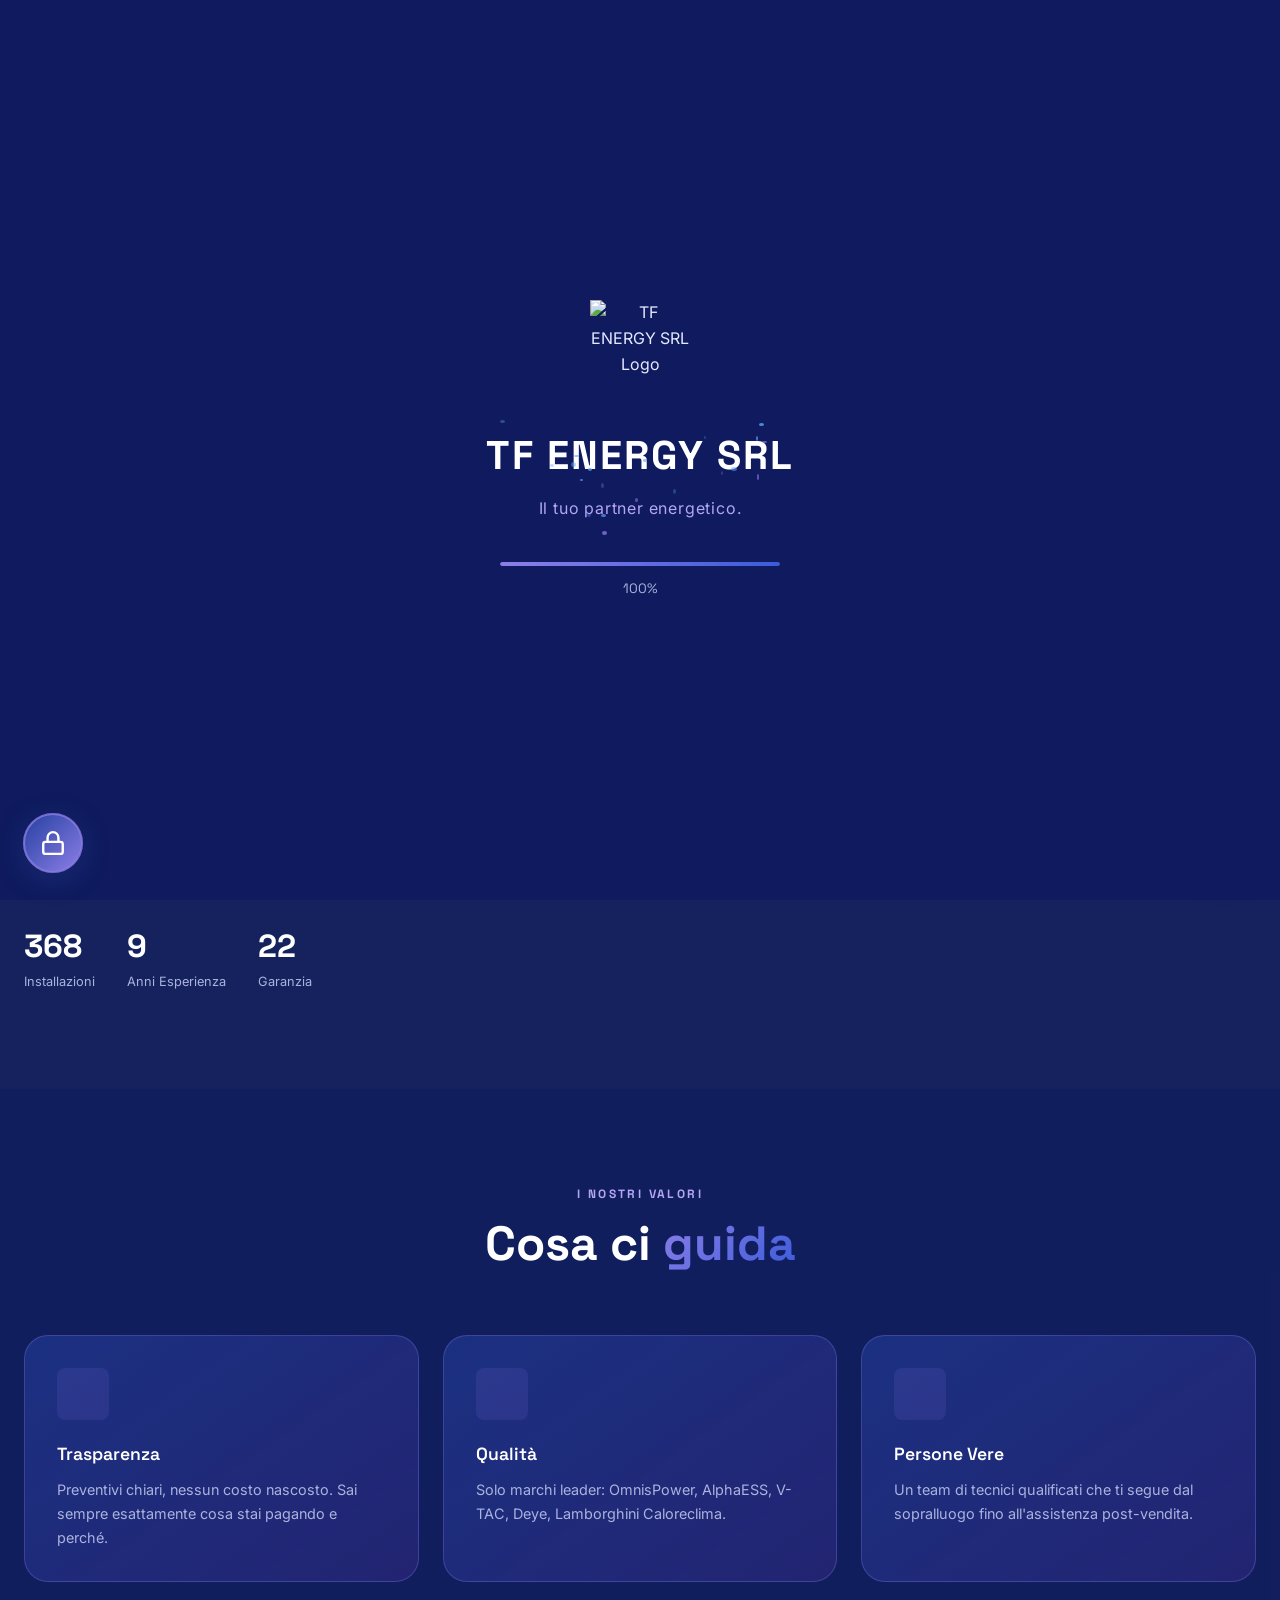
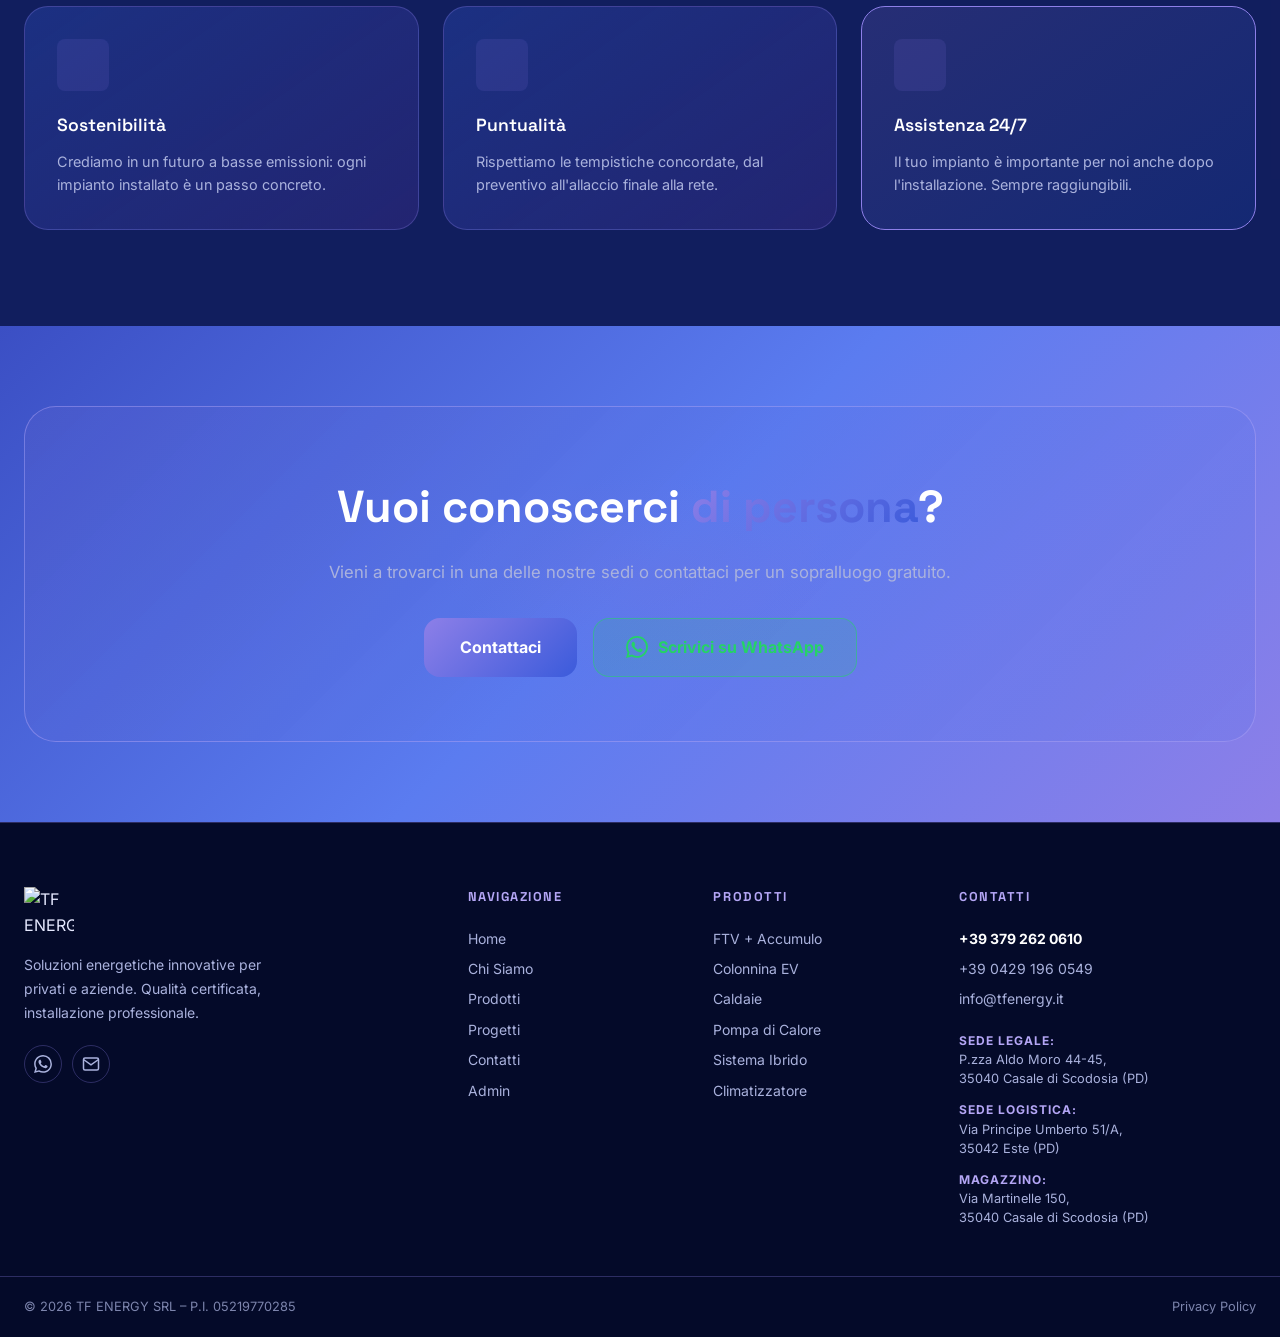
==== commit 4b49cb9a: "Update TF Energy website navigation and mobile layout" ====
--- a/about.html
+++ b/about.html
@@ -9,7 +9,92 @@
 <link rel="preconnect" href="https://fonts.gstatic.com" crossorigin/>
 <link href="https://fonts.googleapis.com/css2?family=Inter:wght@300;400;500;600;700;800;900&family=Space+Grotesk:wght@400;500;600;700&display=swap" rel="stylesheet"/>
 <link rel="stylesheet" href="style.css"/>
-<script src="https://unpkg.com/lucide@latest/dist/umd/lucide.min.js"></script>
+<script src="https://cdnjs.cloudflare.com/ajax/libs/lucide/0.263.1/umd/lucide.min.js"></script>
+<style>
+
+  /* ── Floating Admin Button ── */
+  .fab-admin {
+    position: fixed;
+    bottom: 28px;
+    left: 24px;
+    z-index: 9999;
+    width: 58px;
+    height: 58px;
+    border-radius: 50%;
+    background: linear-gradient(135deg, #2540a0 0%, #8d7fe8 100%);
+    display: flex;
+    align-items: center;
+    justify-content: center;
+    box-shadow: 0 6px 24px rgba(37,64,160,.5), 0 2px 8px rgba(0,0,0,.25);
+    text-decoration: none;
+    transition: transform .22s cubic-bezier(.34,1.56,.64,1), box-shadow .22s;
+    overflow: visible;
+  }
+  .fab-admin:hover {
+    transform: scale(1.13);
+    box-shadow: 0 10px 36px rgba(141,127,232,.6), 0 4px 12px rgba(0,0,0,.3);
+  }
+  /* Pulse rings */
+  .fab-admin-ring {
+    position: absolute;
+    inset: -1px;
+    border-radius: 50%;
+    border: 2px solid rgba(141,127,232,.55);
+    animation: fab-pulse 2.2s ease-out infinite;
+    pointer-events: none;
+  }
+  .fab-admin-ring2 {
+    animation-delay: 1.1s;
+  }
+  @keyframes fab-pulse {
+    0%   { transform: scale(1);   opacity: .7; }
+    70%  { transform: scale(1.7); opacity: 0;  }
+    100% { transform: scale(1.7); opacity: 0;  }
+  }
+  /* Label tooltip */
+  .fab-admin-label {
+    position: absolute;
+    left: calc(100% + 10px);
+    top: 50%;
+    transform: translateY(-50%) translateX(-6px);
+    background: #1e293b;
+    color: #fff;
+    font-size: .78rem;
+    font-weight: 700;
+    letter-spacing: .04em;
+    padding: 5px 10px;
+    border-radius: 8px;
+    white-space: nowrap;
+    opacity: 0;
+    pointer-events: none;
+    transition: opacity .18s, transform .18s;
+    box-shadow: 0 2px 10px rgba(0,0,0,.25);
+  }
+  .fab-admin-label::after {
+    content: '';
+    position: absolute;
+    right: 100%;
+    top: 50%;
+    transform: translateY(-50%);
+    border: 5px solid transparent;
+    border-right-color: #1e293b;
+  }
+  .fab-admin:hover .fab-admin-label {
+    opacity: 1;
+    transform: translateY(-50%) translateX(0);
+  }
+  .fab-admin-icon { flex-shrink: 0; }
+  /* Dark mode */
+  @media (prefers-color-scheme: dark) {
+    .fab-admin { box-shadow: 0 6px 24px rgba(141,127,232,.45), 0 2px 8px rgba(0,0,0,.5); }
+    .fab-admin-label { background: #0f172a; }
+    .fab-admin-label::after { border-right-color: #0f172a; }
+  }
+  /* Mobile — push slightly higher to avoid nav bars */
+  @media (max-width: 700px) {
+    .fab-admin { bottom: 22px; left: 18px; width: 54px; height: 54px; }
+  }
+</style>
 </head>
 <body>
 
@@ -49,10 +134,11 @@
     </div>
     <div class="nav-actions">
       <button class="lang-toggle" id="lang-toggle"><span class="lang-it active">IT</span><span class="lang-sep">|</span><span class="lang-en">EN</span></button>
+      <a href="admin.html" class="btn-admin-nav" data-it="Admin Login" data-en="Admin Login">Admin Login</a>
       <a href="contact.html" class="btn-cta-nav" data-it="Preventivo" data-en="Get Quote">Preventivo</a>
       <button class="hamburger" id="hamburger"><span></span><span></span><span></span></button>
     </div>
-  </nav>
+    </nav>
 </header>
 
 <section class="page-hero" style="background-image:linear-gradient(135deg,rgba(28,33,80,0.82),rgba(59,79,196,0.72)),url('assets/about-bg.png');background-size:cover;background-position:center;">
@@ -123,23 +209,6 @@
         <h3 data-it="Assistenza 24/7" data-en="24/7 Support">Assistenza 24/7</h3>
         <p data-it="Il tuo impianto è importante per noi anche dopo l'installazione. Sempre raggiungibili." data-en="Your system matters to us even after installation. Always reachable.">Il tuo impianto è importante per noi anche dopo l'installazione. Sempre raggiungibili.</p>
       </div>
-    </div>
-  </div>
-</section>
-
-<!-- PARTNER BRANDS -->
-<section class="section dealers-section">
-  <div class="container">
-    <div class="section-header reveal-up">
-      <div class="section-eyebrow" data-it="I NOSTRI MARCHI PARTNER" data-en="OUR PARTNER BRANDS">I NOSTRI MARCHI PARTNER</div>
-      <h2 class="section-title" data-it="Lavoriamo con i <span class='accent'>migliori</span>" data-en="We work with the <span class='accent'>best</span>">Lavoriamo con i <span class="accent">migliori</span></h2>
-    </div>
-    <div class="dealers-logos reveal-up">
-      <div class="dealer-logo-item"><img src="https://tfenergy.it/wp-content/uploads/2020/01/OMNISPOWER-1-e1696943677221.png" alt="OmnisPower"/><span>OmnisPower</span></div>
-      <div class="dealer-logo-item"><img src="https://tfenergy.it/wp-content/uploads/2020/01/Progetto-senza-titolo-1.png" alt="Alphaess"/><span>AlphaESS</span></div>
-      <div class="dealer-logo-item"><img src="https://tfenergy.it/wp-content/uploads/2020/01/V-TAC-e1695638323645.png" alt="V-TAC"/><span>V-TAC</span></div>
-      <div class="dealer-logo-item"><img src="https://tfenergy.it/wp-content/uploads/2020/01/Progetto-senza-titolo-2.png" alt="Lamborghini Caloreclima"/><span>Lamborghini</span></div>
-      <div class="dealer-logo-item"><img src="https://tfenergy.it/wp-content/uploads/2020/01/DEYE-e1695637867577.png" alt="Deye"/><span>Deye</span></div>
     </div>
   </div>
 </section>
@@ -219,5 +288,17 @@
 </a>
 
 <script src="main.js"></script>
+
+<!-- ══ Floating Admin Button ══ -->
+<a href="admin.html" class="fab-admin" title="Area Amministrativa" aria-label="Accedi al pannello admin">
+  <span class="fab-admin-ring"></span>
+  <span class="fab-admin-ring fab-admin-ring2"></span>
+  <svg class="fab-admin-icon" xmlns="http://www.w3.org/2000/svg" width="26" height="26" viewBox="0 0 24 24" fill="none" stroke="#fff" stroke-width="2.2" stroke-linecap="round" stroke-linejoin="round">
+    <rect x="3" y="11" width="18" height="11" rx="2" ry="2"/>
+    <path d="M7 11V7a5 5 0 0 1 10 0v4"/>
+  </svg>
+  <span class="fab-admin-label">Admin</span>
+</a>
+
 </body>
 </html>
--- a/style.css
+++ b/style.css
@@ -110,6 +110,8 @@
 .lang-it.active,.lang-en.active{color:var(--lavender-light)}
 .lang-sep{opacity:0.4}
 .btn-cta-nav{padding:9px 20px;background:var(--gradient-accent);color:var(--white);border-radius:var(--radius-sm);font-size:0.875rem;font-weight:600;transition:var(--transition);white-space:nowrap}
+.btn-admin-nav{display:inline-flex;align-items:center;gap:6px;padding:9px 14px;color:var(--text-secondary);border:1px solid var(--border-color);border-radius:var(--radius-sm);font-size:0.875rem;font-weight:600;transition:var(--transition);white-space:nowrap}
+.btn-admin-nav:hover{color:var(--white);border-color:var(--lavender);background:rgba(141,127,232,.12)}
 .btn-cta-nav:hover{transform:translateY(-1px);box-shadow:0 4px 20px rgba(124,111,212,0.4)}
 .hamburger{display:none;flex-direction:column;gap:5px;padding:8px}
 .hamburger span{display:block;width:22px;height:2px;background:var(--white);border-radius:1px;transition:var(--transition)}
@@ -424,6 +426,7 @@
   .admin-layout{grid-template-columns:1fr}
 }
 @media(max-width:768px){
+   .launch-video-bg{object-fit:contain;background:#0f1b5e}
   .nav-links{position:fixed;top:var(--nav-height);left:0;right:0;background:rgba(10,18,70,0.98);flex-direction:column;padding:24px;gap:4px;transform:translateY(-120%);transition:transform 0.3s ease;z-index:999;max-height:calc(100vh - var(--nav-height));overflow-y:auto}
   .nav-links.open{transform:translateY(0)}
   .hamburger{display:flex}
